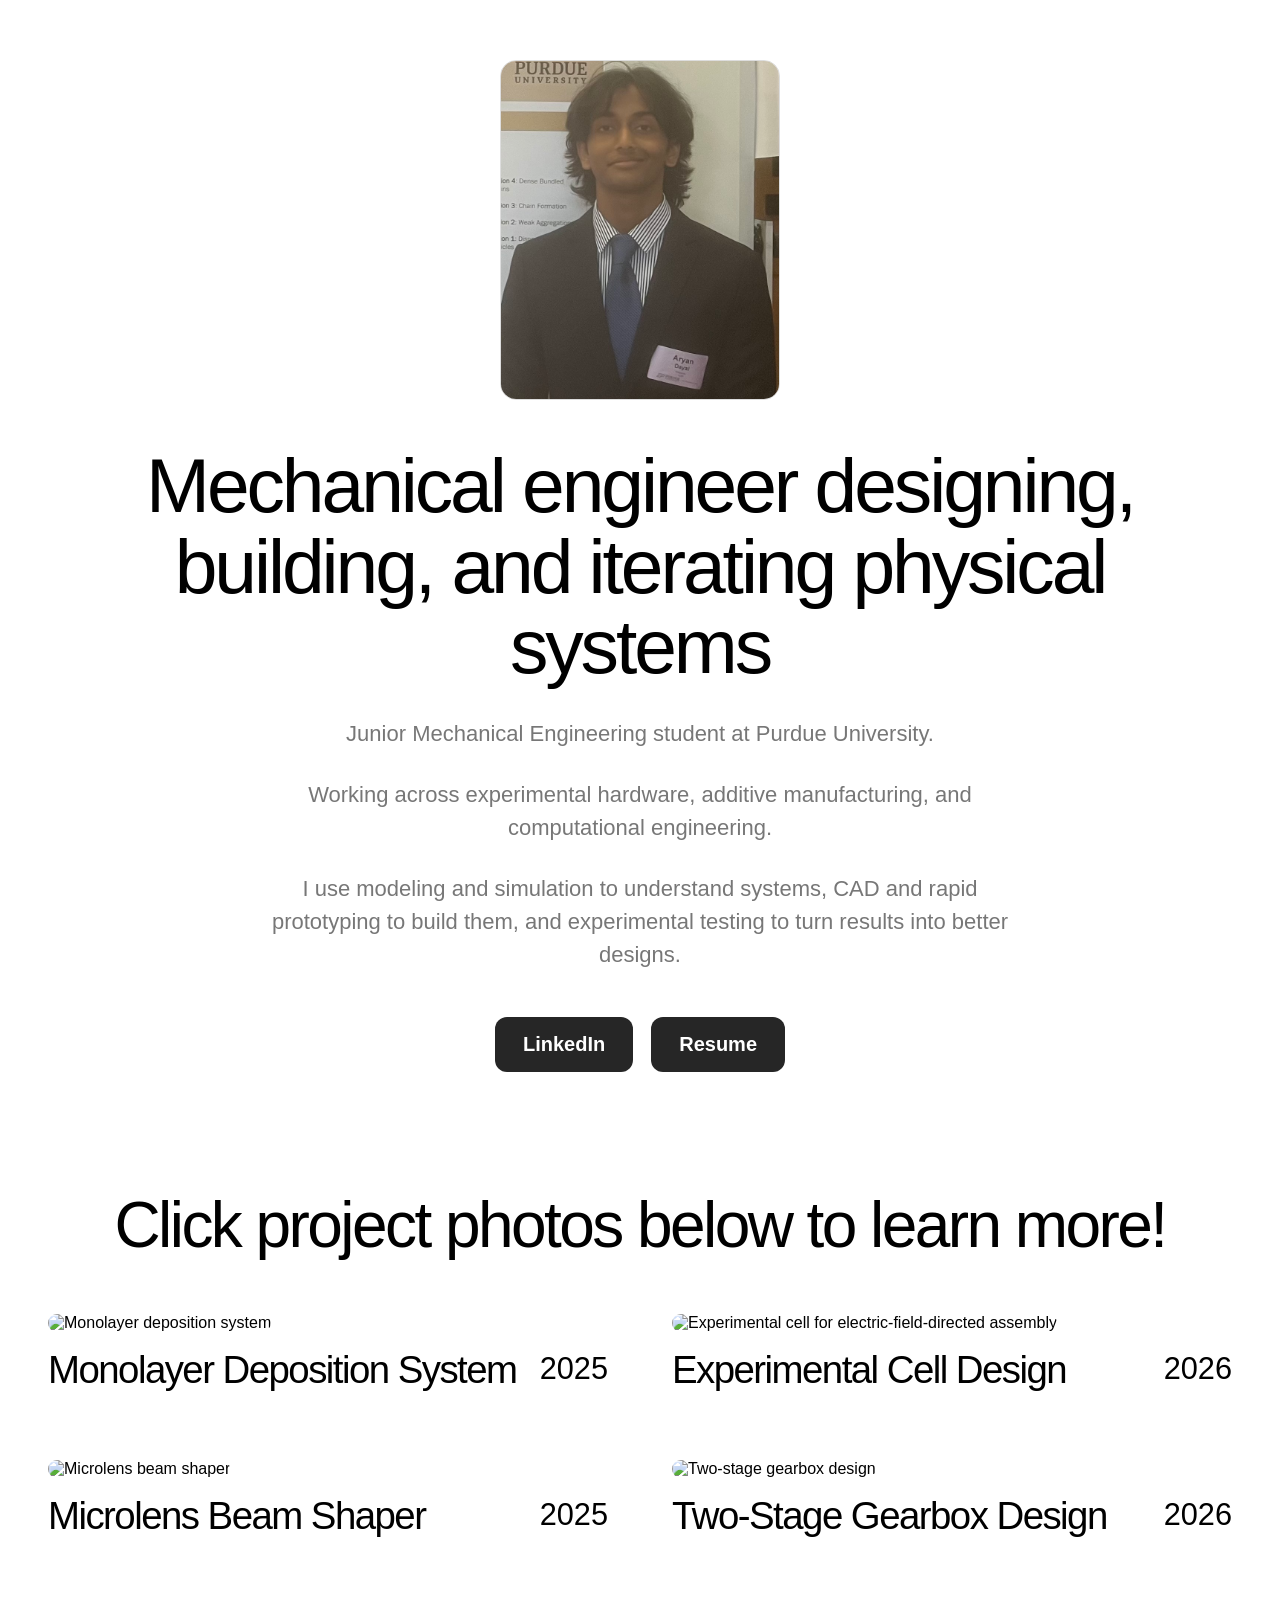
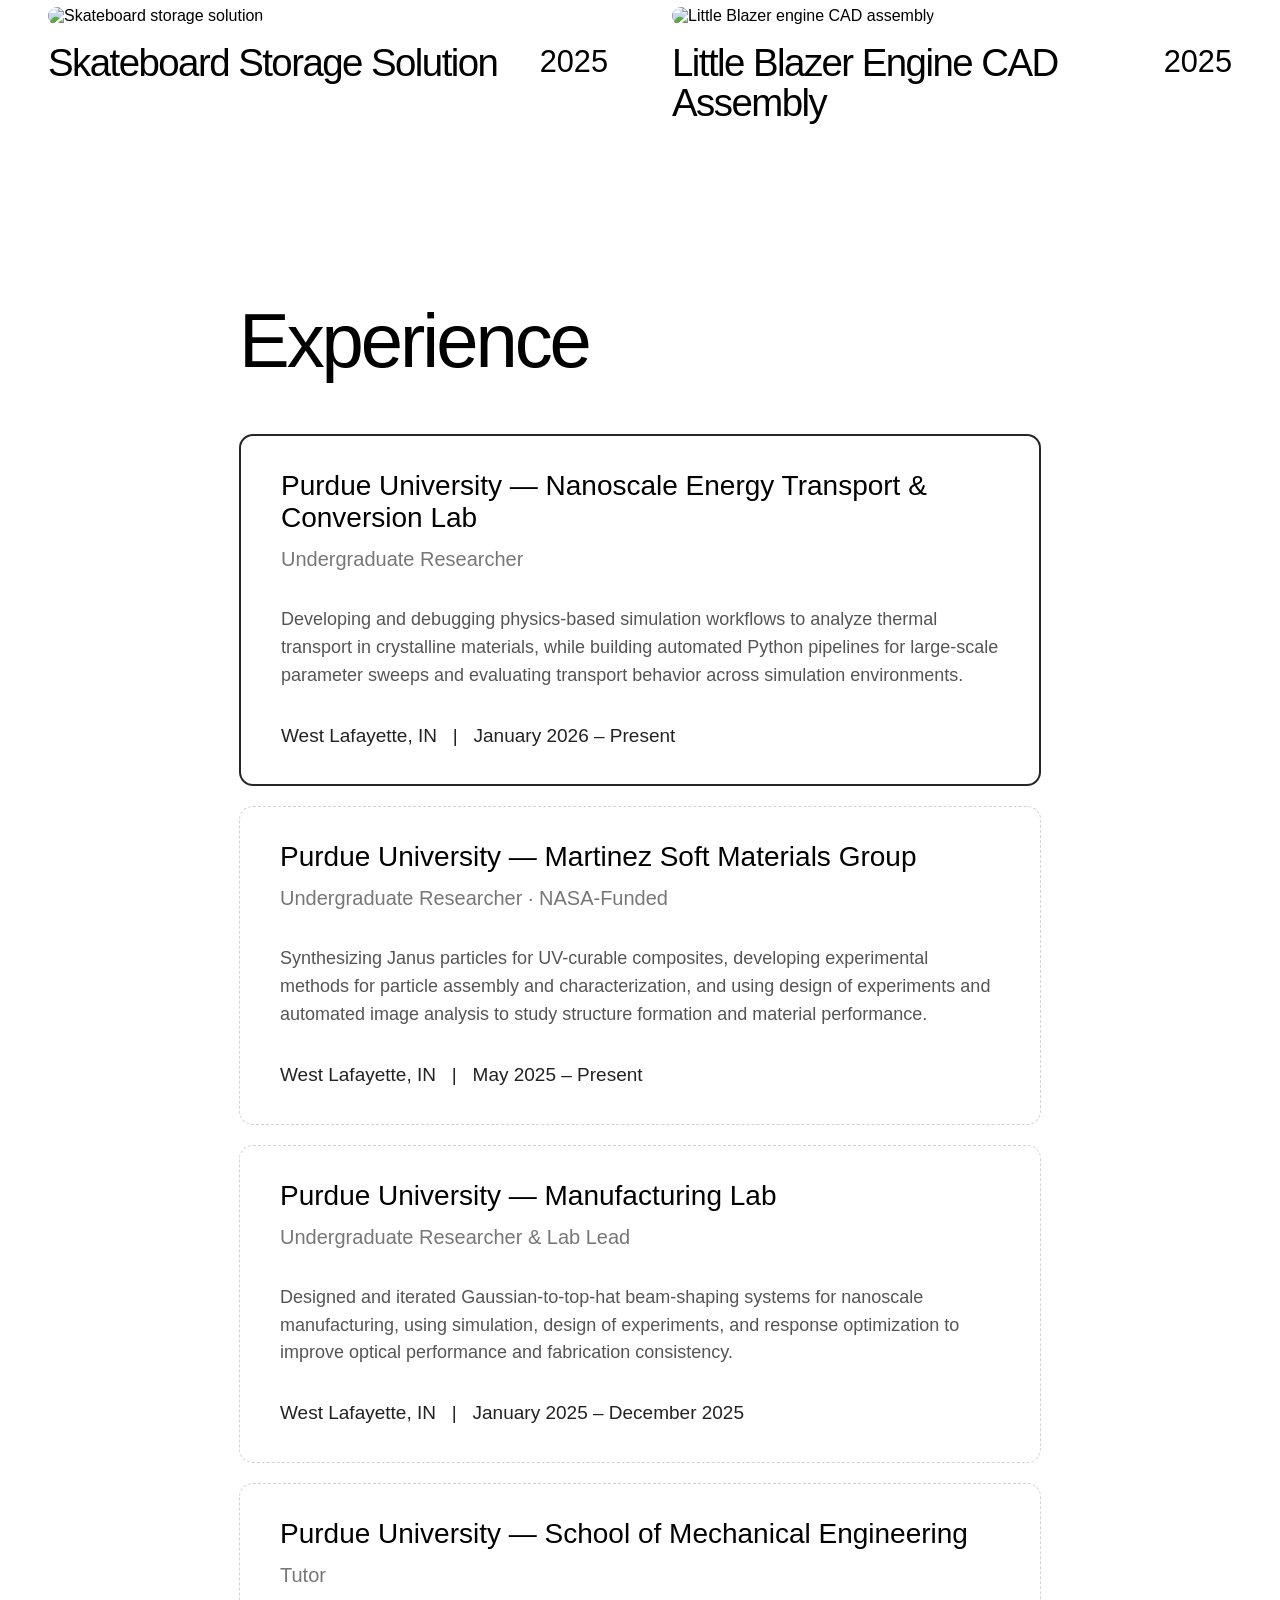
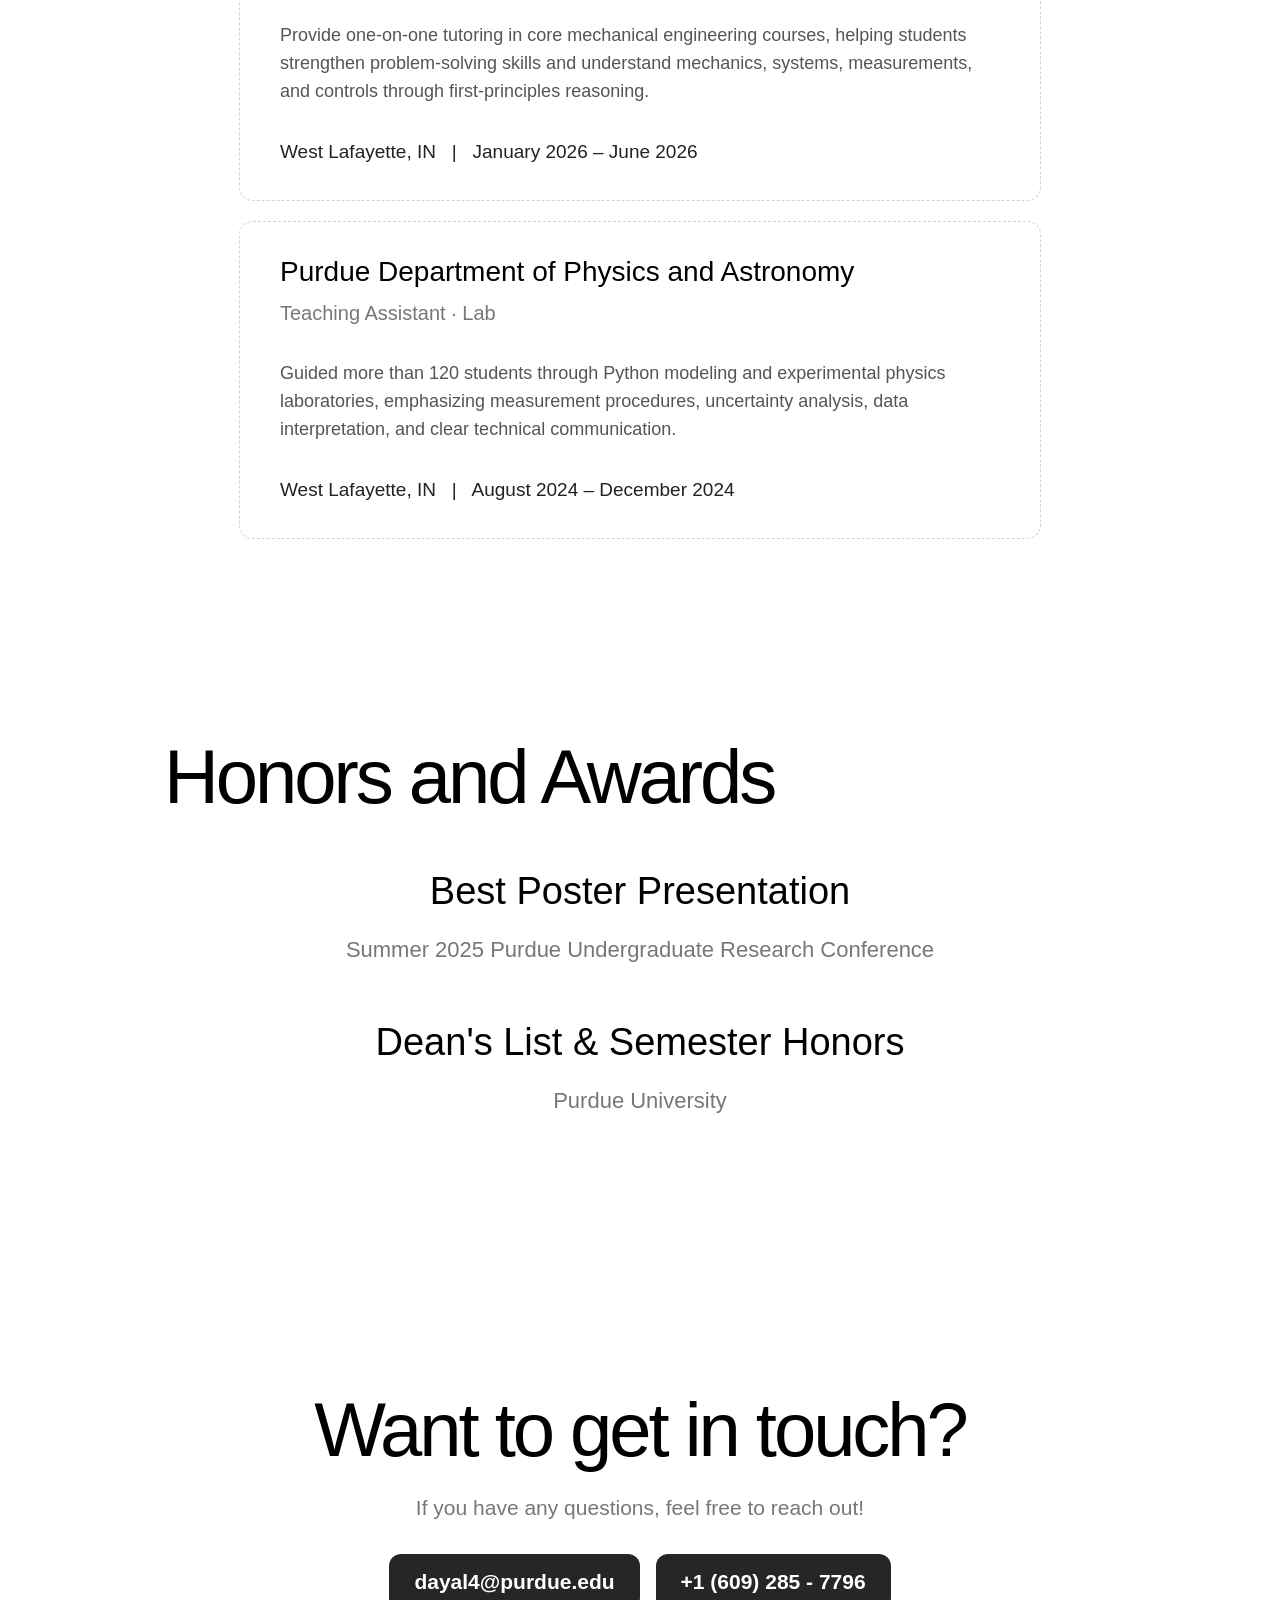
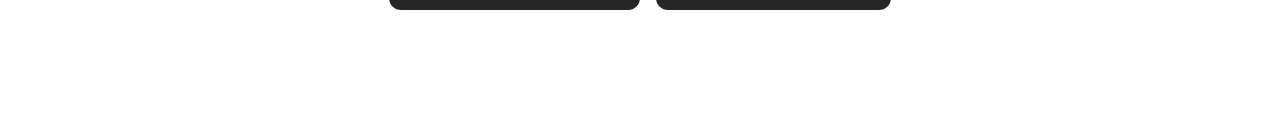
==== index.html @ 3da07328 "Add files via upload" ====
<!DOCTYPE html>
<html lang="en">
<head>
  <meta charset="UTF-8" />
  <meta name="viewport" content="width=device-width, initial-scale=1.0" />
  <title>Aryan Dayal | Mechanical Engineer</title>
  <link rel="stylesheet" href="style.css" />
</head>

<body>
  <main class="hero">
    <img class="profile-photo" src="profile.jpeg" alt="Aryan Dayal profile photo" />

    <h1>Mechanical engineer designing, building, and iterating physical systems</h1>

    <p>Junior Mechanical Engineering student at Purdue University.</p>

    <p>
      Working across experimental hardware, additive manufacturing, and computational engineering.
    </p>

    <p>
      I use modeling and simulation to understand systems, CAD and rapid prototyping to build them, and experimental testing to turn results into better designs.
    </p>

    <div class="buttons">
      <a href="www.linkedin.com/in/aryan-dayal" target="_blank">LinkedIn</a>
      <a href="Resume_AryanDayal_June26.pdf" target="_blank">Resume</a>
    </div>
  </main>

  <section class="projects">
  <h2>Click project photos below to learn more!</h2>

  <div class="project-grid">
    <a class="project-card" href="monolayer.html">
      
  <img
    class="project-image"
    src="images/silica_monolayer.png"
    alt="Monolayer deposition system"
  >

  <div class="project-info">
    <h3>Monolayer Deposition System</h3>
    <span>2025</span>
  </div>
    </a>

    <a class="project-card" href="experimental-cell.html">
        <img
    class="project-image"
    src="images/JP.png"
    alt="Experimental cell for electric-field-directed assembly"
  >

  <div class="project-info">
    <h3>Experimental Cell Design</h3>
    <span>2026</span>
      </div>
    </a>

    <a class="project-card" href="microlens.html">
        <img
    class="project-image"
    src="images/shaper.png"
    alt="Microlens beam shaper"
  >

  <div class="project-info">
    <h3>Microlens Beam Shaper</h3>
    <span>2025</span>
  </div>
    </a>

    <a class="project-card" href="gearbox.html">
        <img
    class="project-image"
    src="images/gokart.png"
    alt="Two-stage gearbox design"
  >

  <div class="project-info">
    <h3>Two-Stage Gearbox Design</h3>
    <span>2026</span>
  </div>
<a class="project-card" href="skateboard-storage.html">

  <img
    class="project-image"
    src="images/skateboard.png"
    alt="Skateboard storage solution"
  >

  <div class="project-info">
    <h3>Skateboard Storage Solution</h3>
    <span>2025</span>
  </div>

</a>

<a class="project-card" href="little-blazer-engine.html">

  <img
    class="project-image"
    src="images/little-blazer-cad.png"
    alt="Little Blazer engine CAD assembly"
  >

  <div class="project-info">
    <h3>Little Blazer Engine CAD Assembly</h3>
    <span>2025</span>
  </div>

</a>

</section>

<section class="experience">
  <h2>Experience</h2>

  <div class="experience-list">

    <div class="experience-card featured">
      <h3>Purdue University — Nanoscale Energy Transport & Conversion Lab</h3>
      <p class="role">Undergraduate Researcher</p>
      <p class="summary">
        Developing and debugging physics-based simulation workflows to analyze
        thermal transport in crystalline materials, while building automated
        Python pipelines for large-scale parameter sweeps and evaluating
        transport behavior across simulation environments.
      </p>
      <p class="details">
        West Lafayette, IN &nbsp; | &nbsp; January 2026 – Present
      </p>
    </div>

    <div class="experience-card">
      <h3>Purdue University — Martinez Soft Materials Group</h3>
      <p class="role">Undergraduate Researcher · NASA-Funded</p>
      <p class="summary">
        Synthesizing Janus particles for UV-curable composites, developing
        experimental methods for particle assembly and characterization, and
        using design of experiments and automated image analysis to study
        structure formation and material performance.
      </p>
      <p class="details">
        West Lafayette, IN &nbsp; | &nbsp; May 2025 – Present
      </p>
    </div>

    <div class="experience-card">
      <h3>Purdue University — Manufacturing Lab</h3>
      <p class="role">Undergraduate Researcher & Lab Lead</p>
      <p class="summary">
        Designed and iterated Gaussian-to-top-hat beam-shaping systems for
        nanoscale manufacturing, using simulation, design of experiments, and
        response optimization to improve optical performance and fabrication
        consistency.
      </p>
      <p class="details">
        West Lafayette, IN &nbsp; | &nbsp; January 2025 – December 2025
      </p>
    </div>

    <div class="experience-card">
      <h3>Purdue University — School of Mechanical Engineering</h3>
      <p class="role">Tutor</p>
      <p class="summary">
        Provide one-on-one tutoring in core mechanical engineering courses,
        helping students strengthen problem-solving skills and understand
        mechanics, systems, measurements, and controls through first-principles
        reasoning.
      </p>
      <p class="details">
        West Lafayette, IN &nbsp; | &nbsp; January 2026 – June 2026
      </p>
    </div>

    <div class="experience-card">
      <h3>Purdue Department of Physics and Astronomy</h3>
      <p class="role">Teaching Assistant · Lab</p>
      <p class="summary">
        Guided more than 120 students through Python modeling and experimental
        physics laboratories, emphasizing measurement procedures, uncertainty
        analysis, data interpretation, and clear technical communication.
      </p>
      <p class="details">
        West Lafayette, IN &nbsp; | &nbsp; August 2024 – December 2024
      </p>
    </div>

  </div>
</section>


<section class="awards">
  <h2>Honors and Awards</h2>

  <div class="award-item">
    <h3>Best Poster Presentation</h3>
    <p>
      Summer 2025 Purdue Undergraduate Research Conference
    </p>
  </div>

  <div class="award-item">
    <h3>Dean's List &amp; Semester Honors</h3>
    <p>
      Purdue University
    </p>
  </div>
</section>


<section class="contact">
  <h2>Want to get in touch?</h2>
  <p>If you have any questions, feel free to reach out!</p>

  <div class="contact-buttons">
    <a href="mailto:dayal4@purdue.edu">
      dayal4@purdue.edu
    </a>

    <a href="tel:YOURPHONENUMBER">
      +1 (609) 285 - 7796
    </a>
  </div>
</section>
</body>
</html>
---- style.css ----
* {
  box-sizing: border-box;
}

body {
  margin: 0;
  font-family: Arial, Helvetica, sans-serif;
  background: #ffffff;
  color: #000000;
}

.hero {
  min-height: 100vh;
  max-width: 1100px;
  margin: 0 auto;
  padding: 60px 24px 80px;
  text-align: center;

  display: flex;
  flex-direction: column;
  align-items: center;
}

.profile-photo {
  width: 280px;
  height: 340px;
  border-radius: 16px;
  object-fit: cover;
  object-position: center;
  border: 1px solid #dddddd;
  margin-bottom: 45px;
  display: block;
}

h1 {
  font-size: clamp(48px, 6vw, 78px);
  line-height: 1.05;
  letter-spacing: -0.04em;
  font-weight: 500;
  max-width: 1050px;
  margin: 0 0 30px;
}

p {
  font-size: 22px;
  line-height: 1.5;
  color: #777777;
  max-width: 780px;
  margin: 0 0 28px;
}

.buttons {
  margin-top: 18px;
  display: flex;
  gap: 18px;
  justify-content: center;
}

.buttons a {
  background: #262626;
  color: #ffffff;
  text-decoration: none;
  font-size: 20px;
  font-weight: 700;
  padding: 16px 28px;
  border-radius: 12px;
}

.buttons a:hover {
  background: #000000;
}

@media (max-width: 700px) {
  .hero {
    padding: 40px 20px 60px;
  }

  .profile-photo {
    width: 220px;
    height: 280px;
    border-radius: 14px;
  }

  h1 {
    font-size: 44px;
  }

  p {
    font-size: 18px;
  }
}

.projects {
  max-width: 1280px;
  margin: 0 auto;
  padding: 40px 48px 100px;
}

.projects h2 {
  text-align: center;
  font-size: clamp(42px, 5vw, 64px);
  line-height: 1.05;
  font-weight: 500;
  letter-spacing: -0.04em;
  margin: 0 0 55px;
}

.project-grid {
  display: grid;
  grid-template-columns: repeat(2, 1fr);
  gap: 70px 64px;
}

.project-card {
  text-decoration: none;
  color: #000000;
}

.project-image {
  width: 100%;
  aspect-ratio: 1.35 / 1;
  border-radius: 10px;
  overflow: hidden;
  margin-bottom: 14px;
}

.placeholder {
  background: #eeeeee;
  border: 1px dashed #bdbdbd;
  color: #777777;
  font-size: 24px;
  display: flex;
  align-items: center;
  justify-content: center;
}

.project-info {
  display: grid;
  grid-template-columns: 1fr auto;
  gap: 20px;
  align-items: start;
}

.project-info h3 {
  font-size: clamp(30px, 3vw, 42px);
  line-height: 1.05;
  font-weight: 500;
  letter-spacing: -0.04em;
  margin: 0;
}

.project-info span {
  font-size: clamp(24px, 2.4vw, 34px);
  line-height: 1;
  margin-top: 4px;
}

@media (max-width: 800px) {
  .projects {
    padding: 30px 22px 80px;
  }

  .project-grid {
    grid-template-columns: 1fr;
    gap: 50px;
  }
}

/* EXPERIENCE */

.experience {
  max-width: 850px;
  margin: 0 auto;
  padding: 80px 24px 120px;
}

.experience h2,
.awards h2 {
  font-size: clamp(52px, 6vw, 76px);
  line-height: 1;
  font-weight: 500;
  letter-spacing: -0.04em;
  margin: 0 0 55px;
}

.experience-list {
  display: flex;
  flex-direction: column;
  gap: 20px;
}

.experience-card {
  border: 1px dashed #d2d2d2;
  border-radius: 14px;
  padding: 34px 40px;
}

.experience-card.featured {
  border: 2px solid #262626;
}

.experience-card h3 {
  font-size: 28px;
  font-weight: 500;
  margin: 0 0 10px;
}

.experience-card .role {
  font-size: 20px;
  color: #777777;
  margin: 0 0 32px;
}

.experience-card .details {
  font-size: 19px;
  color: #222222;
  margin: 0;
}


/* HONORS AND AWARDS */

.awards {
  max-width: 1000px;
  margin: 0 auto;
  padding: 80px 24px 130px;
  text-align: center;
}

.awards h2 {
  text-align: left;
}

.award-item {
  max-width: 800px;
  margin: 0 auto 55px;
}

.award-item h3 {
  font-size: 38px;
  font-weight: 500;
  margin: 0 0 20px;
}

.award-item p {
  font-size: 22px;
  line-height: 1.5;
  color: #777777;
  margin: 0 auto;
}


/* CONTACT */

.contact {
  max-width: 1100px;
  margin: 0 auto;
  padding: 90px 24px 120px;
  text-align: center;
}

.contact h2 {
  font-size: clamp(52px, 6vw, 76px);
  line-height: 1;
  font-weight: 500;
  letter-spacing: -0.04em;
  margin: 0 0 24px;
}

.contact p {
  font-size: 21px;
  color: #777777;
  margin: 0 auto 30px;
}

.contact a {
  display: inline-block;
  background: #262626;
  color: #ffffff;
  text-decoration: none;
  font-size: 21px;
  font-weight: 700;
  padding: 16px 25px;
  border-radius: 12px;
}

.contact a:hover {
  background: #000000;
}


/* MOBILE */

@media (max-width: 700px) {
  .experience,
  .awards,
  .contact {
    padding-left: 22px;
    padding-right: 22px;
  }

  .experience-card {
    padding: 28px 25px;
  }

  .award-item h3 {
    font-size: 30px;
  }
}

.experience-card .summary {
  font-size: 18px;
  line-height: 1.55;
  color: #555555;
  max-width: none;
  margin: 0 0 32px;
}

.contact-buttons {
  display: flex;
  justify-content: center;
  gap: 16px;
  flex-wrap: wrap;
}
/* =========================
   PROJECT PAGE
========================= */

.project-page {
  max-width: 1200px;
  margin: 0 auto;
  padding: 50px 40px 120px;
}

.back-link {
  display: inline-block;
  margin-bottom: 80px;
  color: #555555;
  text-decoration: none;
  font-size: 18px;
}

.back-link:hover {
  color: #000000;
}

.project-header {
  max-width: 1050px;
  margin-bottom: 65px;
}

.project-label,
.section-label {
  font-size: 15px;
  font-weight: 700;
  letter-spacing: 0.08em;
  color: #777777;
  margin-bottom: 20px;
}

.project-header h1 {
  font-size: clamp(58px, 8vw, 100px);
  line-height: 0.98;
  letter-spacing: -0.05em;
  font-weight: 500;
  margin: 0 0 35px;
}

.project-intro {
  max-width: 800px;
  font-size: 26px;
  line-height: 1.45;
  color: #666666;
}

.project-hero-image {
  display: block;
  width: 100%;
  max-height: 750px;
  object-fit: cover;
  border-radius: 12px;
  margin-bottom: 120px;
}

.project-text {
  max-width: 800px;
  margin: 0 auto 100px;
}

.project-text h2 {
  font-size: clamp(42px, 5vw, 64px);
  line-height: 1.05;
  letter-spacing: -0.04em;
  font-weight: 500;
  margin: 0 0 30px;
}

.project-text p:not(.section-label) {
  max-width: none;
  font-size: 21px;
  line-height: 1.65;
  color: #666666;
  margin-bottom: 24px;
}

.cad-grid {
  display: grid;
  grid-template-columns: 1fr 1fr;
  gap: 35px;
  margin-bottom: 120px;
}

.cad-grid figure {
  margin: 0;
}

.cad-grid img {
  width: 100%;
  height: 480px;
  object-fit: contain;
  background: #f7f7f7;
  border-radius: 12px;
}

.cad-grid figcaption {
  margin-top: 14px;
  font-size: 16px;
  line-height: 1.4;
  color: #777777;
}


/* MOBILE */

@media (max-width: 750px) {

  .project-page {
    padding: 30px 20px 80px;
  }

  .back-link {
    margin-bottom: 50px;
  }

  .project-hero-image {
    margin-bottom: 80px;
  }

  .project-text {
    margin-bottom: 70px;
  }

  .cad-grid {
    grid-template-columns: 1fr;
    margin-bottom: 80px;
  }

  .cad-grid img {
    height: auto;
  }

}
/* DESIGN ITERATIONS */

.iteration-section {
  max-width: 1100px;
  margin: 0 auto 140px;

  display: grid;
  grid-template-columns: 0.8fr 1.2fr;
  gap: 70px;
  align-items: center;
}

.iteration-section.reverse {
  grid-template-columns: 1.2fr 0.8fr;
}

.iteration-section.reverse .iteration-text {
  order: 2;
}

.iteration-section.reverse img {
  order: 1;
}

.iteration-text h2 {
  font-size: clamp(38px, 4vw, 56px);
  line-height: 1.05;
  letter-spacing: -0.04em;
  font-weight: 500;
  margin: 0 0 28px;
}

.iteration-text p:not(.section-label) {
  font-size: 19px;
  line-height: 1.6;
  color: #666666;
  margin: 0 0 22px;
}

.iteration-section img {
  width: 100%;
  max-height: 600px;
  object-fit: contain;
  border-radius: 12px;
}

@media (max-width: 800px) {

  .iteration-section,
  .iteration-section.reverse {
    grid-template-columns: 1fr;
    gap: 35px;
    margin-bottom: 90px;
  }

  .iteration-section.reverse .iteration-text,
  .iteration-section.reverse img {
    order: initial;
  }
}
.experimental-system-image {
  display: block;
  width: 100%;
  max-width: 420px;
  height: auto;
  margin: 60px auto 0;
}
.project-wide-image {
  display: block;
  width: 100%;
  max-width: 700px;
  height: auto;
  margin: 60px auto 0;
}
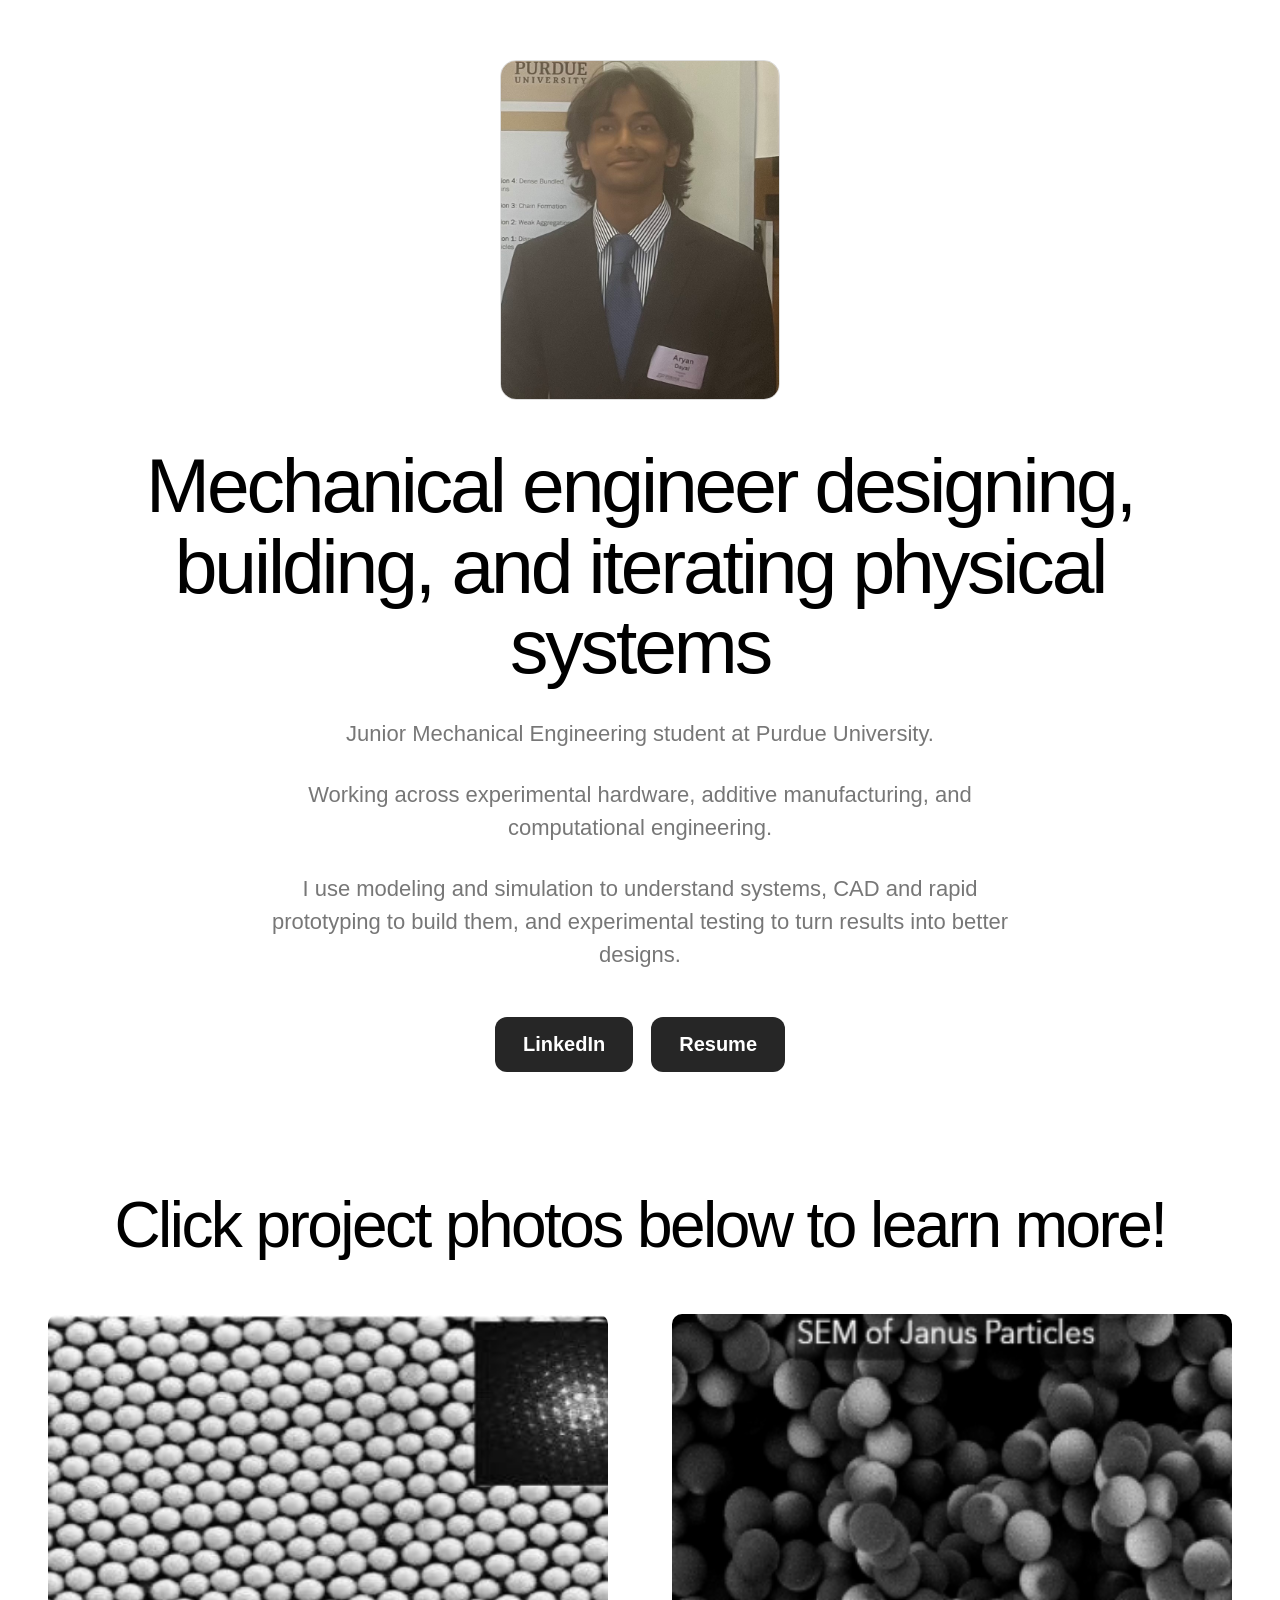
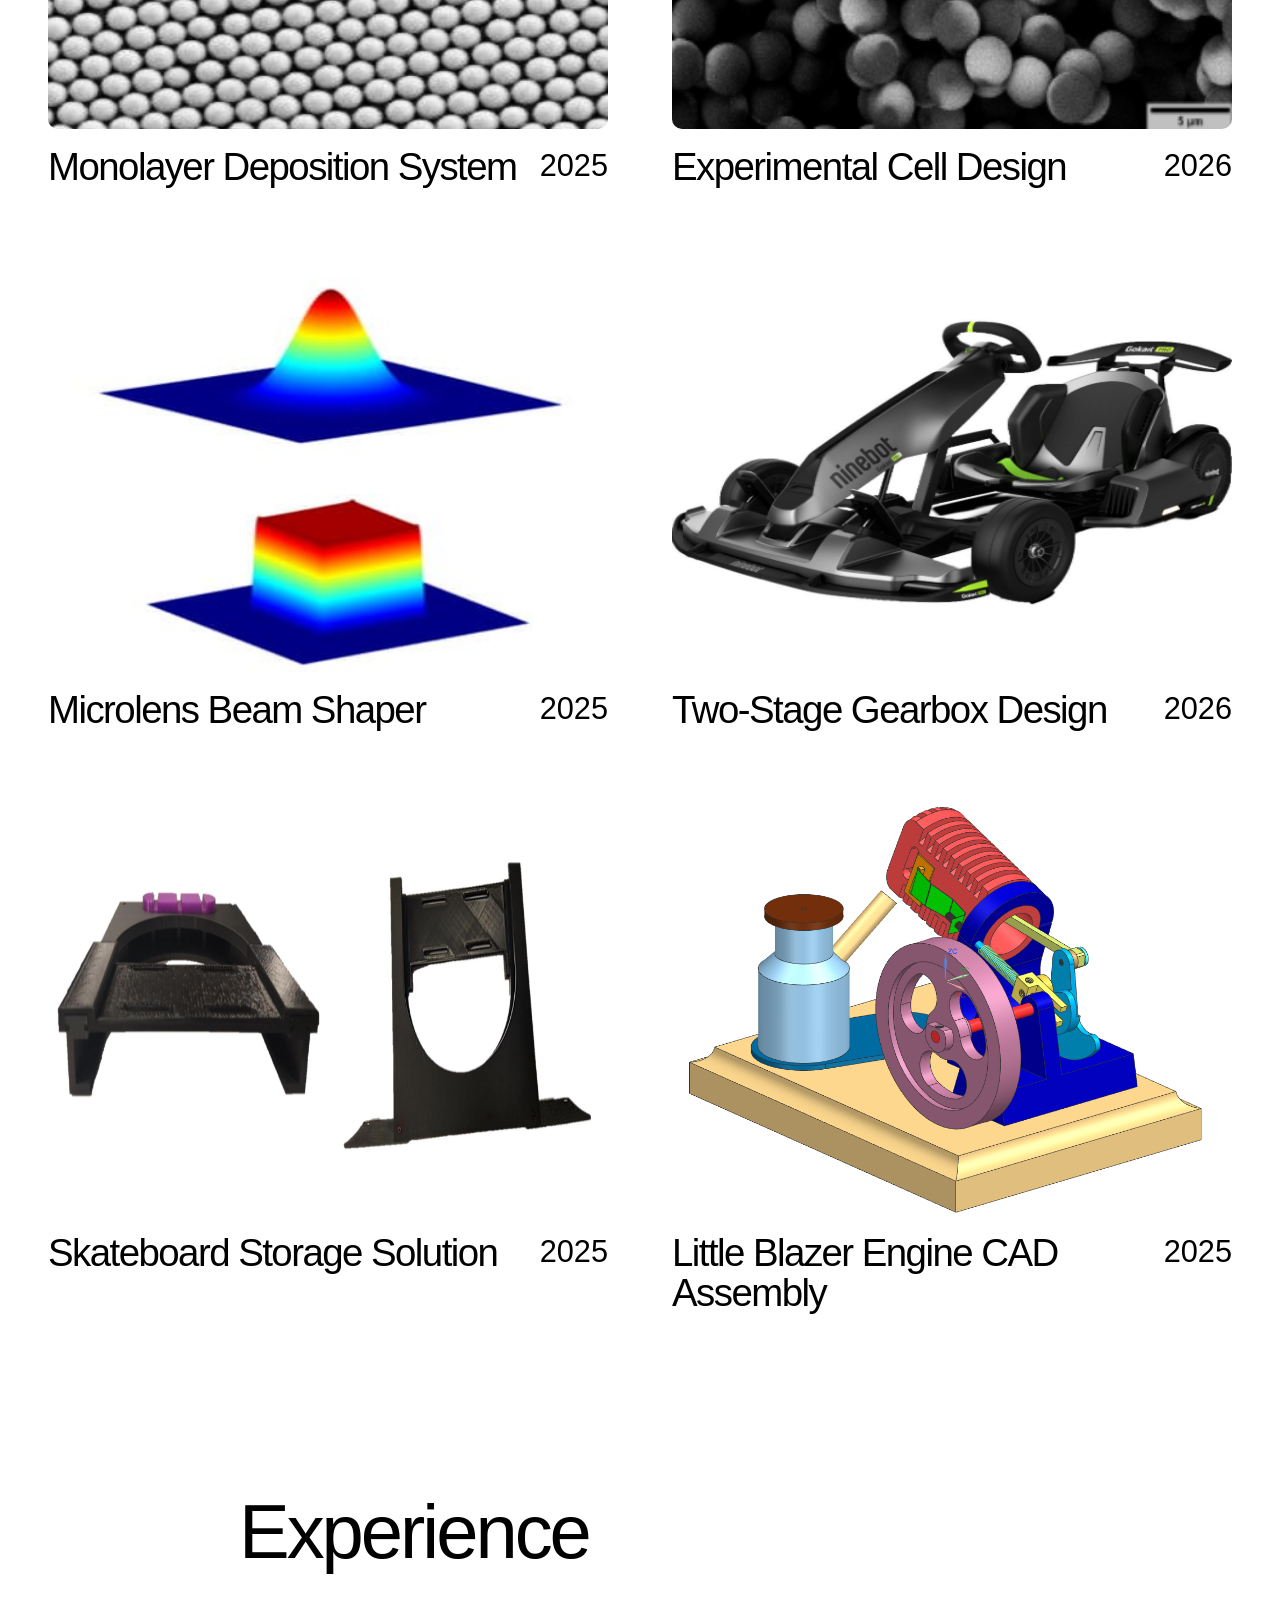
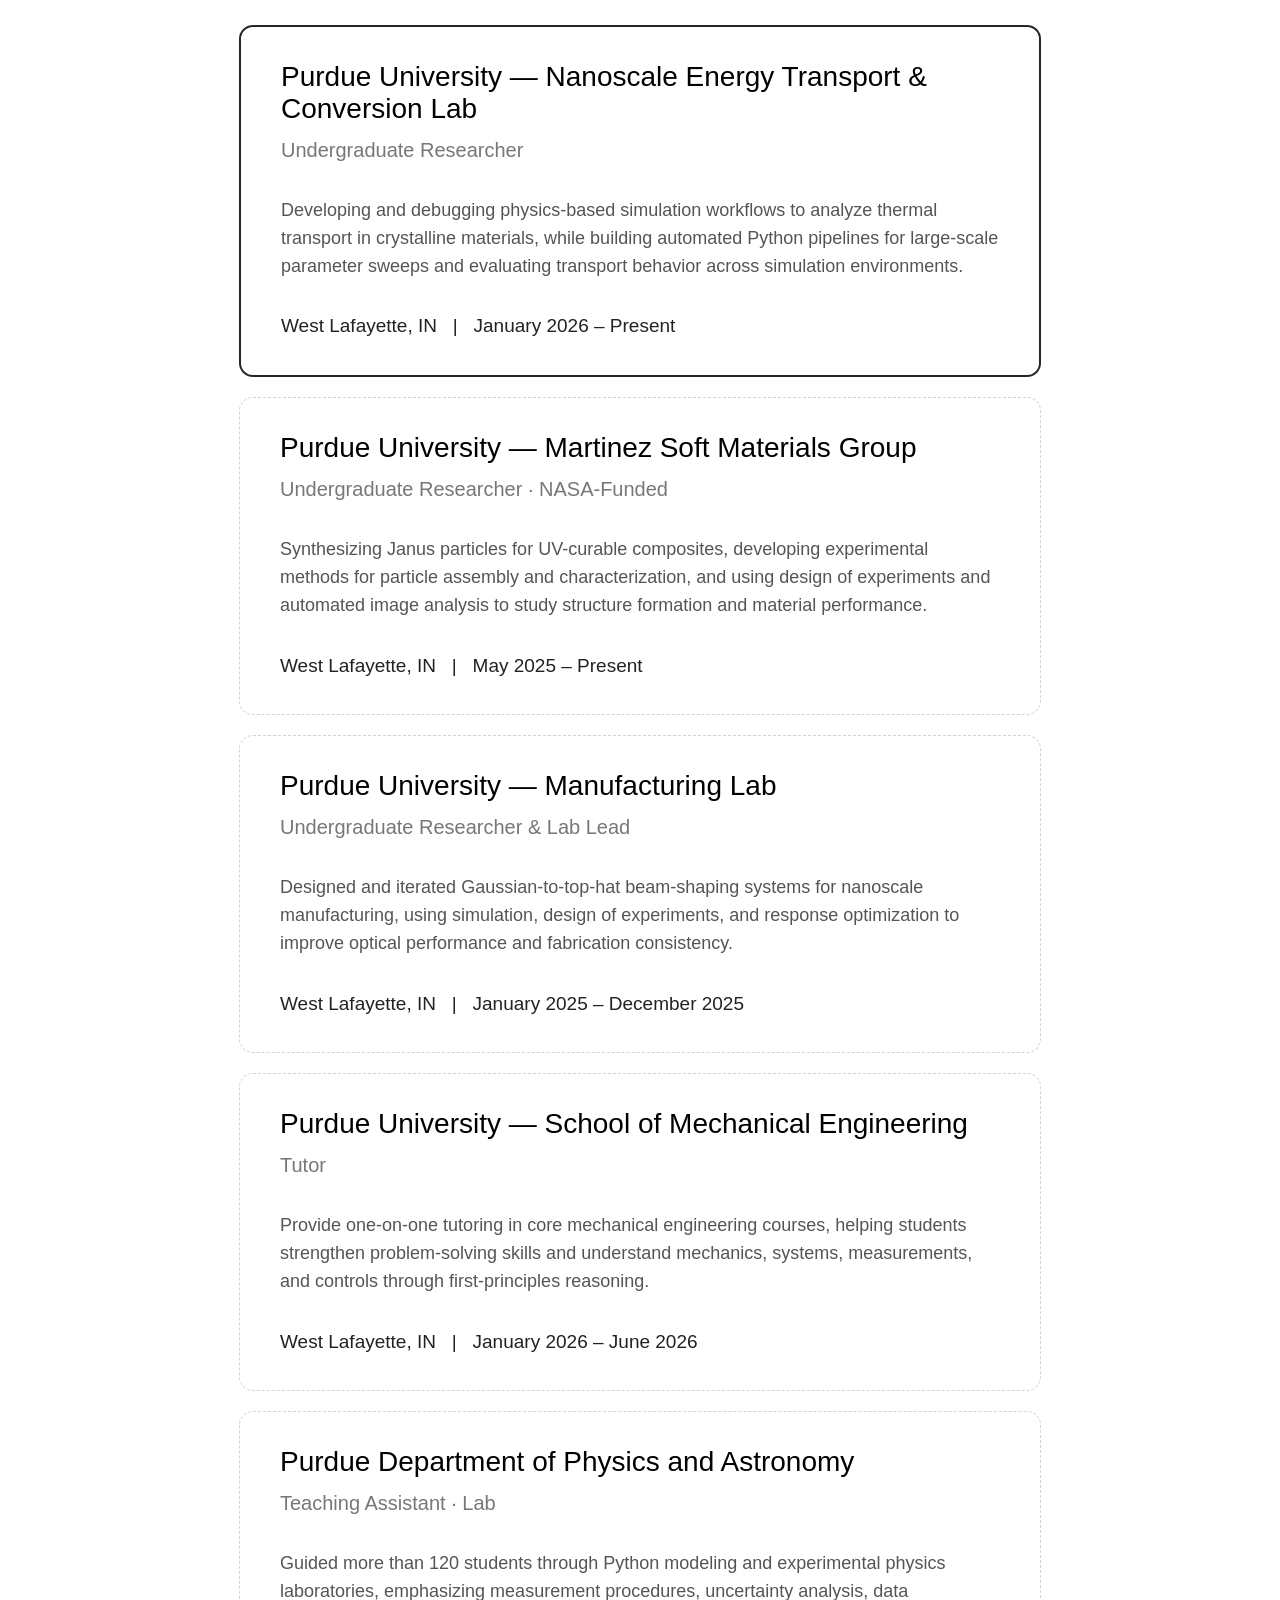
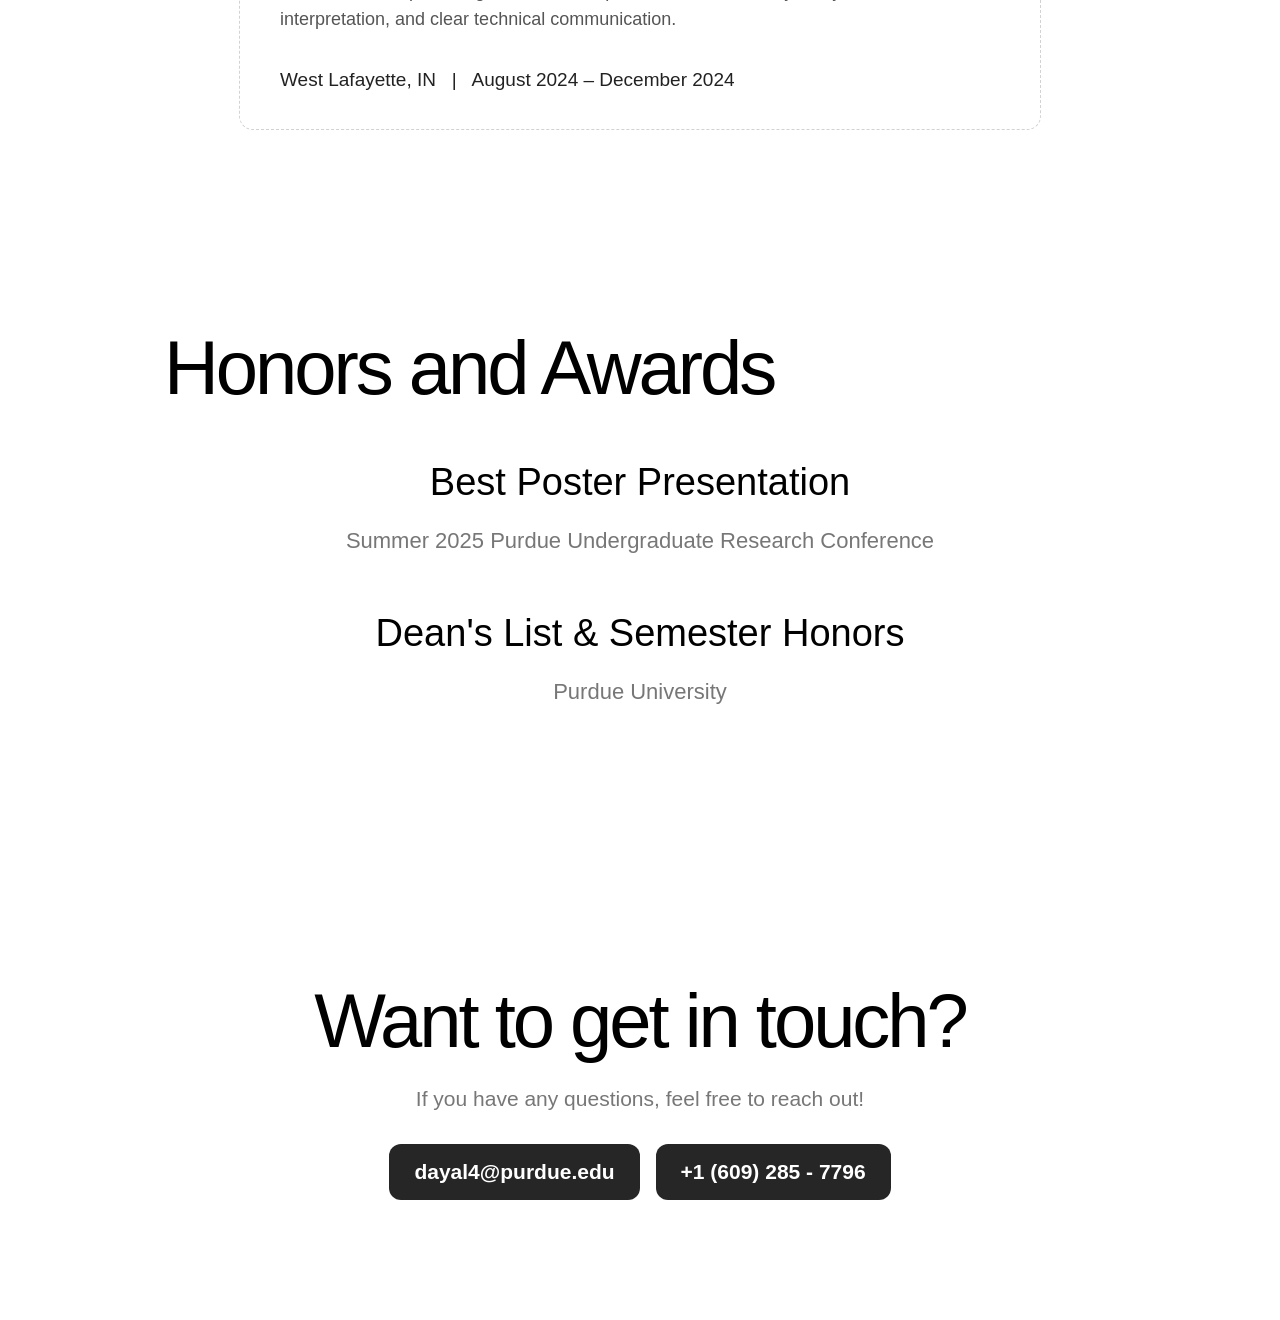
==== commit d835b370: "Add files via upload" ====
--- a/index.html
+++ b/index.html
@@ -24,8 +24,8 @@
     </p>
 
     <div class="buttons">
-      <a href="www.linkedin.com/in/aryan-dayal" target="_blank">LinkedIn</a>
-      <a href="Resume_AryanDayal_June26.pdf" target="_blank">Resume</a>
+      <a href="https://www.linkedin.com/in/aryan-dayal" target="_blank">LinkedIn</a>
+      <a href="AryanDayal_Resume_Formlabs2026.pdf" target="_blank">Resume</a>
     </div>
   </main>
 
